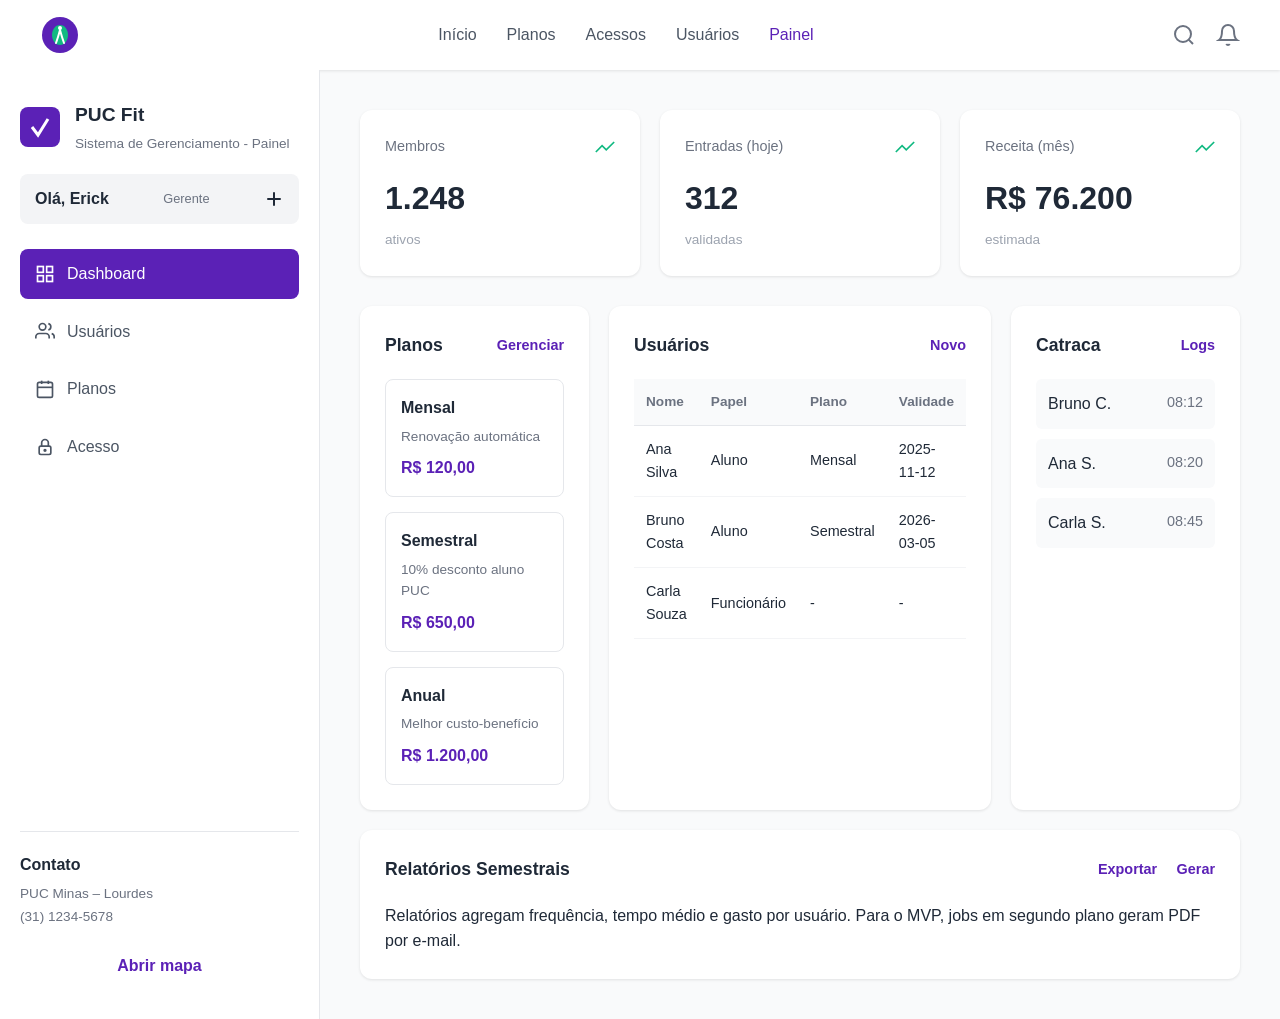
==== front/dashboard.html @ e6bdae1f "start project" ====
<!DOCTYPE html>
<html lang="pt-BR">
<head>
  <meta charset="UTF-8">
  <meta name="viewport" content="width=device-width, initial-scale=1.0">
  <title>PUC Fit - Painel</title>
  <link rel="stylesheet" href="assets/css/styles.css">
</head>
<body class="dashboard">
  <nav class="top-nav">
    <div class="logo">
      <svg width="40" height="40" viewBox="0 0 40 40" fill="none">
        <circle cx="20" cy="20" r="18" fill="#5B21B6"/>
        <path d="M20 10 C15 10 12 15 12 20 C12 25 15 30 20 30 C25 30 28 25 28 20 C28 15 25 10 20 10 Z" fill="#10B981"/>
        <circle cx="20" cy="13" r="2" fill="white"/>
        <path d="M20 15 L18 22 M20 15 L22 22 M18 22 L16 28 M22 22 L24 28" stroke="white" stroke-width="2" stroke-linecap="round"/>
      </svg>
    </div>
    <div class="nav-links">
      <a href="index.html">Início</a>
      <a href="planos.html">Planos</a>
      <a href="acessos.html">Acessos</a>
      <a href="usuarios.html">Usuários</a>
      <a href="dashboard.html" class="active">Painel</a>
    </div>
    <div class="nav-icons">
      <svg width="24" height="24" fill="none" stroke="currentColor" stroke-width="2" viewBox="0 0 24 24">
        <circle cx="11" cy="11" r="8"/><path d="m21 21-4.35-4.35"/>
      </svg>
      <svg width="24" height="24" fill="none" stroke="currentColor" stroke-width="2" viewBox="0 0 24 24">
        <path d="M18 8A6 6 0 0 0 6 8c0 7-3 9-3 9h18s-3-2-3-9M13.73 21a2 2 0 0 1-3.46 0"/>
      </svg>
    </div>
  </nav>

  <div class="dashboard-layout">
    <aside class="sidebar">
      <div class="sidebar-header">
        <div class="app-icon">
          <svg width="40" height="40" viewBox="0 0 40 40">
            <rect width="40" height="40" rx="8" fill="#5B21B6"/>
            <path d="M12 20 L18 28 L28 12" stroke="white" stroke-width="3" fill="none"/>
          </svg>
        </div>
        <div class="app-title">
          <h3>PUC Fit</h3>
          <p>Sistema de Gerenciamento - Painel</p>
        </div>
      </div>

      <div class="user-greeting">
        <span>Olá, Erick</span>
        <small>Gerente</small>
        <svg width="20" height="20" fill="currentColor" viewBox="0 0 20 20">
          <path d="M10 3a1 1 0 011 1v5h5a1 1 0 110 2h-5v5a1 1 0 11-2 0v-5H4a1 1 0 110-2h5V4a1 1 0 011-1z"/>
        </svg>
      </div>

      <nav class="sidebar-nav">
        <a href="dashboard.html" class="active">
          <svg width="20" height="20" fill="none" stroke="currentColor" stroke-width="2" viewBox="0 0 24 24">
            <rect x="3" y="3" width="7" height="7"/><rect x="14" y="3" width="7" height="7"/><rect x="14" y="14" width="7" height="7"/><rect x="3" y="14" width="7" height="7"/>
          </svg>
          Dashboard
        </a>
        <a href="usuarios.html">
          <svg width="20" height="20" fill="none" stroke="currentColor" stroke-width="2" viewBox="0 0 24 24">
            <path d="M17 21v-2a4 4 0 0 0-4-4H5a4 4 0 0 0-4 4v2M9 11a4 4 0 1 0 0-8 4 4 0 0 0 0 8zM23 21v-2a4 4 0 0 0-3-3.87M16 3.13a4 4 0 0 1 0 7.75"/>
          </svg>
          Usuários
        </a>
        <a href="planos.html">
          <svg width="20" height="20" fill="none" stroke="currentColor" stroke-width="2" viewBox="0 0 24 24">
            <rect x="3" y="4" width="18" height="18" rx="2" ry="2"/><line x1="16" y1="2" x2="16" y2="6"/><line x1="8" y1="2" x2="8" y2="6"/><line x1="3" y1="10" x2="21" y2="10"/>
          </svg>
          Planos
        </a>
        <a href="acessos.html">
          <svg width="20" height="20" fill="none" stroke="currentColor" stroke-width="2" viewBox="0 0 24 24">
            <rect x="5" y="11" width="14" height="10" rx="2" ry="2"/><circle cx="12" cy="16" r="1"/><path d="M8 11V7a4 4 0 0 1 8 0v4"/>
          </svg>
          Acesso
        </a>
      </nav>

      <div class="sidebar-footer">
        <div class="contact-info">
          <strong>Contato</strong>
          <p>PUC Minas – Lourdes</p>
          <p>(31) 1234-5678</p>
        </div>
        <button class="btn btn-primary btn-full">Abrir mapa</button>
      </div>
    </aside>

    <main class="main-content">
      <div class="stats-grid">
        <div class="stat-card">
          <div class="stat-header">
            <span>Membros</span>
            <svg width="20" height="20" fill="none" stroke="#10B981" stroke-width="2" viewBox="0 0 24 24">
              <polyline points="23 6 13.5 15.5 8.5 10.5 1 18"/>
            </svg>
          </div>
          <h2>1.248</h2>
          <p class="stat-label">ativos</p>
        </div>

        <div class="stat-card">
          <div class="stat-header">
            <span>Entradas (hoje)</span>
            <svg width="20" height="20" fill="none" stroke="#10B981" stroke-width="2" viewBox="0 0 24 24">
              <polyline points="23 6 13.5 15.5 8.5 10.5 1 18"/>
            </svg>
          </div>
          <h2>312</h2>
          <p class="stat-label">validadas</p>
        </div>

        <div class="stat-card">
          <div class="stat-header">
            <span>Receita (mês)</span>
            <svg width="20" height="20" fill="none" stroke="#10B981" stroke-width="2" viewBox="0 0 24 24">
              <polyline points="23 6 13.5 15.5 8.5 10.5 1 18"/>
            </svg>
          </div>
          <h2>R$ 76.200</h2>
          <p class="stat-label">estimada</p>
        </div>
      </div>

      <div class="content-grid">
        <section class="panel-section">
          <div class="section-header">
            <h3>Planos</h3>
            <a href="planos.html">Gerenciar</a>
          </div>
          <div class="planos-list">
            <div class="plano-item">
              <h4>Mensal</h4>
              <p>Renovação automática</p>
              <span class="plano-price">R$ 120,00</span>
            </div>
            <div class="plano-item">
              <h4>Semestral</h4>
              <p>10% desconto aluno PUC</p>
              <span class="plano-price">R$ 650,00</span>
            </div>
            <div class="plano-item">
              <h4>Anual</h4>
              <p>Melhor custo-benefício</p>
              <span class="plano-price">R$ 1.200,00</span>
            </div>
          </div>
        </section>

        <section class="panel-section">
          <div class="section-header">
            <h3>Usuários</h3>
            <a href="usuarios.html">Novo</a>
          </div>
          <table class="data-table">
            <thead>
              <tr>
                <th>Nome</th>
                <th>Papel</th>
                <th>Plano</th>
                <th>Validade</th>
              </tr>
            </thead>
            <tbody>
              <tr>
                <td>Ana Silva</td>
                <td>Aluno</td>
                <td>Mensal</td>
                <td>2025-11-12</td>
              </tr>
              <tr>
                <td>Bruno Costa</td>
                <td>Aluno</td>
                <td>Semestral</td>
                <td>2026-03-05</td>
              </tr>
              <tr>
                <td>Carla Souza</td>
                <td>Funcionário</td>
                <td>-</td>
                <td>-</td>
              </tr>
            </tbody>
          </table>
        </section>

        <section class="panel-section">
          <div class="section-header">
            <h3>Catraca</h3>
            <a href="acessos.html">Logs</a>
          </div>
          <div class="catraca-list">
            <div class="catraca-item">
              <span>Bruno C.</span>
              <span class="time">08:12</span>
            </div>
            <div class="catraca-item">
              <span>Ana S.</span>
              <span class="time">08:20</span>
            </div>
            <div class="catraca-item">
              <span>Carla S.</span>
              <span class="time">08:45</span>
            </div>
          </div>
        </section>
      </div>

      <section class="panel-section full-width">
        <div class="section-header">
          <h3>Relatórios Semestrais</h3>
          <div>
            <a href="#" style="margin-right: 15px;">Exportar</a>
            <a href="#">Gerar</a>
          </div>
        </div>
        <p>Relatórios agregam frequência, tempo médio e gasto por usuário. Para o MVP, jobs em segundo plano geram PDF por e-mail.</p>
      </section>
    </main>
  </div>
</body>
</html>
---- front/assets/css/styles.css ----
/* Reset e Base */
* {
  margin: 0;
  padding: 0;
  box-sizing: border-box;
}

body {
  font-family: -apple-system, BlinkMacSystemFont, 'Segoe UI', Roboto, 'Helvetica Neue', Arial, sans-serif;
  color: #1f2937;
  line-height: 1.6;
  background: #f9fafb;
}

/* === PÁGINA INICIAL === */
.inicio {
  min-height: 100vh;
  background: linear-gradient(135deg, #5B21B6 0%, #3B82F6 50%, #10B981 100%);
  display: flex;
  align-items: center;
  justify-content: center;
  padding: 20px;
}

.hero-container {
  text-align: center;
  color: white;
  max-width: 800px;
}

.hero-container h1 {
  font-size: 3rem;
  font-weight: 700;
  margin-bottom: 20px;
}

.hero-container .subtitle {
  font-size: 1.1rem;
  margin-bottom: 40px;
  opacity: 0.95;
  line-height: 1.8;
}

.button-group {
  display: flex;
  gap: 15px;
  justify-content: center;
  flex-wrap: wrap;
  margin-bottom: 80px;
}

.hero-footer {
  font-size: 0.9rem;
  opacity: 0.8;
}

/* === BOTÕES === */
.btn {
  padding: 14px 28px;
  border-radius: 8px;
  text-decoration: none;
  display: inline-block;
  font-weight: 600;
  transition: all 0.3s ease;
  border: none;
  cursor: pointer;
  font-size: 1rem;
}

.btn-primary {
  background: white;
  color: #5B21B6;
}

.btn-primary:hover {
  background: #f3f4f6;
  transform: translateY(-2px);
}

.btn-outline {
  border: 2px solid white;
  background: transparent;
  color: white;
}

.btn-outline:hover {
  background: rgba(255, 255, 255, 0.1);
}

.btn-full {
  width: 100%;
}

/* === PÁGINA DE AUTENTICAÇÃO === */
.auth {
  min-height: 100vh;
  background: #f3f4f6;
  display: flex;
  align-items: center;
  justify-content: center;
  padding: 20px;
}

.auth-card {
  background: white;
  padding: 50px;
  border-radius: 12px;
  box-shadow: 0 4px 6px rgba(0, 0, 0, 0.07);
  width: 100%;
  max-width: 450px;
}

.auth-card h1 {
  font-size: 1.8rem;
  color: #1f2937;
  margin-bottom: 10px;
  text-align: center;
}

.auth-subtitle {
  text-align: center;
  color: #6b7280;
  margin-bottom: 30px;
  font-size: 0.95rem;
}

.auth-card form {
  display: flex;
  flex-direction: column;
  gap: 15px;
}

.auth-card input,
.auth-card select {
  padding: 14px;
  border: 1px solid #d1d5db;
  border-radius: 8px;
  font-size: 1rem;
  transition: border 0.3s ease;
}

.auth-card input:focus,
.auth-card select:focus {
  outline: none;
  border-color: #5B21B6;
}

.auth-toggle {
  text-align: center;
  margin-top: 20px;
  color: #6b7280;
  font-size: 0.95rem;
}

.auth-toggle a {
  color: #5B21B6;
  text-decoration: none;
  font-weight: 600;
}

.back-link {
  display: block;
  text-align: center;
  margin-top: 20px;
  color: #6b7280;
  text-decoration: none;
  font-size: 0.9rem;
}

.back-link:hover {
  color: #5B21B6;
}

.hidden {
  display: none;
}

/* === NAVEGAÇÃO SUPERIOR === */
.top-nav {
  background: white;
  padding: 15px 40px;
  display: flex;
  align-items: center;
  justify-content: space-between;
  box-shadow: 0 1px 3px rgba(0, 0, 0, 0.1);
}

.logo svg {
  display: block;
}

.nav-links {
  display: flex;
  gap: 30px;
}

.nav-links a {
  color: #4b5563;
  text-decoration: none;
  font-weight: 500;
  transition: color 0.2s;
}

.nav-links a:hover,
.nav-links a.active {
  color: #5B21B6;
}

.nav-icons {
  display: flex;
  gap: 20px;
  color: #6b7280;
}

.nav-icons svg {
  cursor: pointer;
  transition: color 0.2s;
}

.nav-icons svg:hover {
  color: #5B21B6;
}

/* === LAYOUT DO DASHBOARD === */
.dashboard-layout {
  display: flex;
  min-height: calc(100vh - 70px);
}

.sidebar {
  width: 320px;
  background: white;
  border-right: 1px solid #e5e7eb;
  padding: 30px 20px;
  display: flex;
  flex-direction: column;
}

.sidebar-header {
  display: flex;
  align-items: center;
  gap: 15px;
  margin-bottom: 20px;
}

.app-icon svg {
  display: block;
}

.app-title h3 {
  font-size: 1.2rem;
  margin-bottom: 2px;
}

.app-title p {
  font-size: 0.85rem;
  color: #6b7280;
}

.user-greeting {
  background: #f3f4f6;
  padding: 12px 15px;
  border-radius: 8px;
  margin-bottom: 25px;
  display: flex;
  align-items: center;
  justify-content: space-between;
}

.user-greeting span {
  font-weight: 600;
}

.user-greeting small {
  display: block;
  font-size: 0.8rem;
  color: #6b7280;
}

.sidebar-nav {
  display: flex;
  flex-direction: column;
  gap: 8px;
  margin-bottom: auto;
}

.sidebar-nav a {
  display: flex;
  align-items: center;
  gap: 12px;
  padding: 12px 15px;
  border-radius: 8px;
  text-decoration: none;
  color: #4b5563;
  transition: all 0.2s;
}

.sidebar-nav a:hover {
  background: #f3f4f6;
}

.sidebar-nav a.active {
  background: #5B21B6;
  color: white;
}

.sidebar-footer {
  margin-top: auto;
  padding-top: 20px;
  border-top: 1px solid #e5e7eb;
}

.contact-info {
  margin-bottom: 15px;
}

.contact-info strong {
  display: block;
  margin-bottom: 5px;
}

.contact-info p {
  font-size: 0.85rem;
  color: #6b7280;
  margin: 2px 0;
}

/* === CONTEÚDO PRINCIPAL === */
.main-content {
  flex: 1;
  padding: 40px;
  overflow-y: auto;
}

.stats-grid {
  display: grid;
  grid-template-columns: repeat(3, 1fr);
  gap: 20px;
  margin-bottom: 30px;
}

.stat-card {
  background: white;
  padding: 25px;
  border-radius: 12px;
  box-shadow: 0 1px 3px rgba(0, 0, 0, 0.1);
}

.stat-header {
  display: flex;
  justify-content: space-between;
  align-items: center;
  margin-bottom: 15px;
  color: #6b7280;
  font-size: 0.9rem;
}

.stat-card h2 {
  font-size: 2rem;
  margin-bottom: 5px;
}

.stat-label {
  color: #9ca3af;
  font-size: 0.85rem;
}

.content-grid {
  display: grid;
  grid-template-columns: repeat(3, 1fr);
  gap: 20px;
  margin-bottom: 20px;
}

.panel-section {
  background: white;
  padding: 25px;
  border-radius: 12px;
  box-shadow: 0 1px 3px rgba(0, 0, 0, 0.1);
}

.panel-section.full-width {
  grid-column: 1 / -1;
}

.section-header {
  display: flex;
  justify-content: space-between;
  align-items: center;
  margin-bottom: 20px;
}

.section-header h3 {
  font-size: 1.1rem;
}

.section-header a {
  color: #5B21B6;
  text-decoration: none;
  font-weight: 600;
  font-size: 0.9rem;
}

.planos-list {
  display: flex;
  flex-direction: column;
  gap: 15px;
}

.plano-item {
  padding: 15px;
  border: 1px solid #e5e7eb;
  border-radius: 8px;
}

.plano-item h4 {
  margin-bottom: 5px;
}

.plano-item p {
  font-size: 0.85rem;
  color: #6b7280;
  margin-bottom: 8px;
}

.plano-price {
  font-weight: 700;
  color: #5B21B6;
}

.data-table {
  width: 100%;
  border-collapse: collapse;
}

.data-table thead {
  background: #f9fafb;
}

.data-table th {
  text-align: left;
  padding: 12px;
  font-weight: 600;
  font-size: 0.85rem;
  color: #6b7280;
  border-bottom: 1px solid #e5e7eb;
}

.data-table td {
  padding: 12px;
  border-bottom: 1px solid #f3f4f6;
  font-size: 0.9rem;
}

.catraca-list {
  display: flex;
  flex-direction: column;
  gap: 10px;
}

.catraca-item {
  display: flex;
  justify-content: space-between;
  padding: 12px;
  background: #f9fafb;
  border-radius: 6px;
}

.time {
  color: #6b7280;
  font-size: 0.9rem;
}

/* === PÁGINAS INTERNAS === */
.page-container {
  max-width: 1400px;
  margin: 0 auto;
  padding: 40px;
}

.page-header {
  display: flex;
  justify-content: space-between;
  align-items: center;
  margin-bottom: 30px;
}

.page-header h1 {
  font-size: 2rem;
  margin-bottom: 5px;
}

.page-subtitle {
  color: #6b7280;
  font-size: 0.95rem;
}

.header-actions {
  display: flex;
  gap: 10px;
}

.page-content {
  background: white;
  padding: 30px;
  border-radius: 12px;
  box-shadow: 0 1px 3px rgba(0, 0, 0, 0.1);
}

/* === BUSCA E FORMULÁRIOS === */
.search-bar {
  display: flex;
  gap: 15px;
  margin-bottom: 25px;
}

.search-bar input {
  flex: 1;
  padding: 12px 18px;
  border: 1px solid #d1d5db;
  border-radius: 8px;
  font-size: 0.95rem;
}

.search-bar input:focus {
  outline: none;
  border-color: #5B21B6;
}

.link-action {
  color: #5B21B6;
  text-decoration: none;
  font-weight: 600;
  font-size: 0.9rem;
  margin-right: 15px;
}

.link-action.danger {
  color: #dc2626;
}

/* === PLANOS === */
.planos-grid {
  display: grid;
  grid-template-columns: repeat(3, 1fr);
  gap: 20px;
  margin-bottom: 30px;
}

.plano-card {
  border: 2px solid #e5e7eb;
  border-radius: 12px;
  padding: 25px;
  text-align: center;
}

.plano-card h3 {
  font-size: 1.3rem;
  margin-bottom: 8px;
  color: #1f2937;
}

.plano-desc {
  color: #6b7280;
  font-size: 0.9rem;
  margin-bottom: 15px;
}

.plano-card .plano-price {
  font-size: 2rem;
  font-weight: 700;
  color: #5B21B6;
  margin: 15px 0;
}

.plano-discount {
  color: #10B981;
  font-size: 0.9rem;
  margin-bottom: 20px;
}

.plano-actions {
  display: flex;
  justify-content: center;
  gap: 15px;
  padding-top: 15px;
  border-top: 1px solid #e5e7eb;
}

/* === PAGAMENTO === */
.payment-section {
  margin-top: 30px;
  padding-top: 30px;
  border-top: 1px solid #e5e7eb;
}

.payment-section h3 {
  margin-bottom: 20px;
}

.payment-form {
  display: grid;
  grid-template-columns: 1fr 1fr 1fr auto;
  gap: 15px;
}

.payment-form input,
.payment-form select {
  padding: 12px;
  border: 1px solid #d1d5db;
  border-radius: 8px;
  font-size: 0.95rem;
}

.payment-form input:focus,
.payment-form select:focus {
  outline: none;
  border-color: #5B21B6;
}

/* === ACESSOS === */
.access-validation {
  display: flex;
  gap: 15px;
  margin-bottom: 30px;
}

.access-validation input {
  flex: 1;
  padding: 12px 18px;
  border: 1px solid #d1d5db;
  border-radius: 8px;
  font-size: 0.95rem;
}

.access-validation input:focus {
  outline: none;
  border-color: #5B21B6;
}

.access-history h3 {
  margin-bottom: 20px;
}

.status-badge {
  padding: 4px 12px;
  border-radius: 12px;
  font-size: 0.85rem;
  font-weight: 600;
}

.status-badge.success {
  background: #d1fae5;
  color: #065f46;
}

.status-badge.danger {
  background: #fee2e2;
  color: #991b1b;
}

/* === RESPONSIVO === */
@media (max-width: 1200px) {
  .stats-grid,
  .content-grid,
  .planos-grid {
    grid-template-columns: repeat(2, 1fr);
  }
}

@media (max-width: 768px) {
  .dashboard-layout {
    flex-direction: column;
  }

  .sidebar {
    width: 100%;
  }

  .stats-grid,
  .content-grid,
  .planos-grid {
    grid-template-columns: 1fr;
  }

  .payment-form {
    grid-template-columns: 1fr;
  }

  .hero-container h1 {
    font-size: 2rem;
  }
}
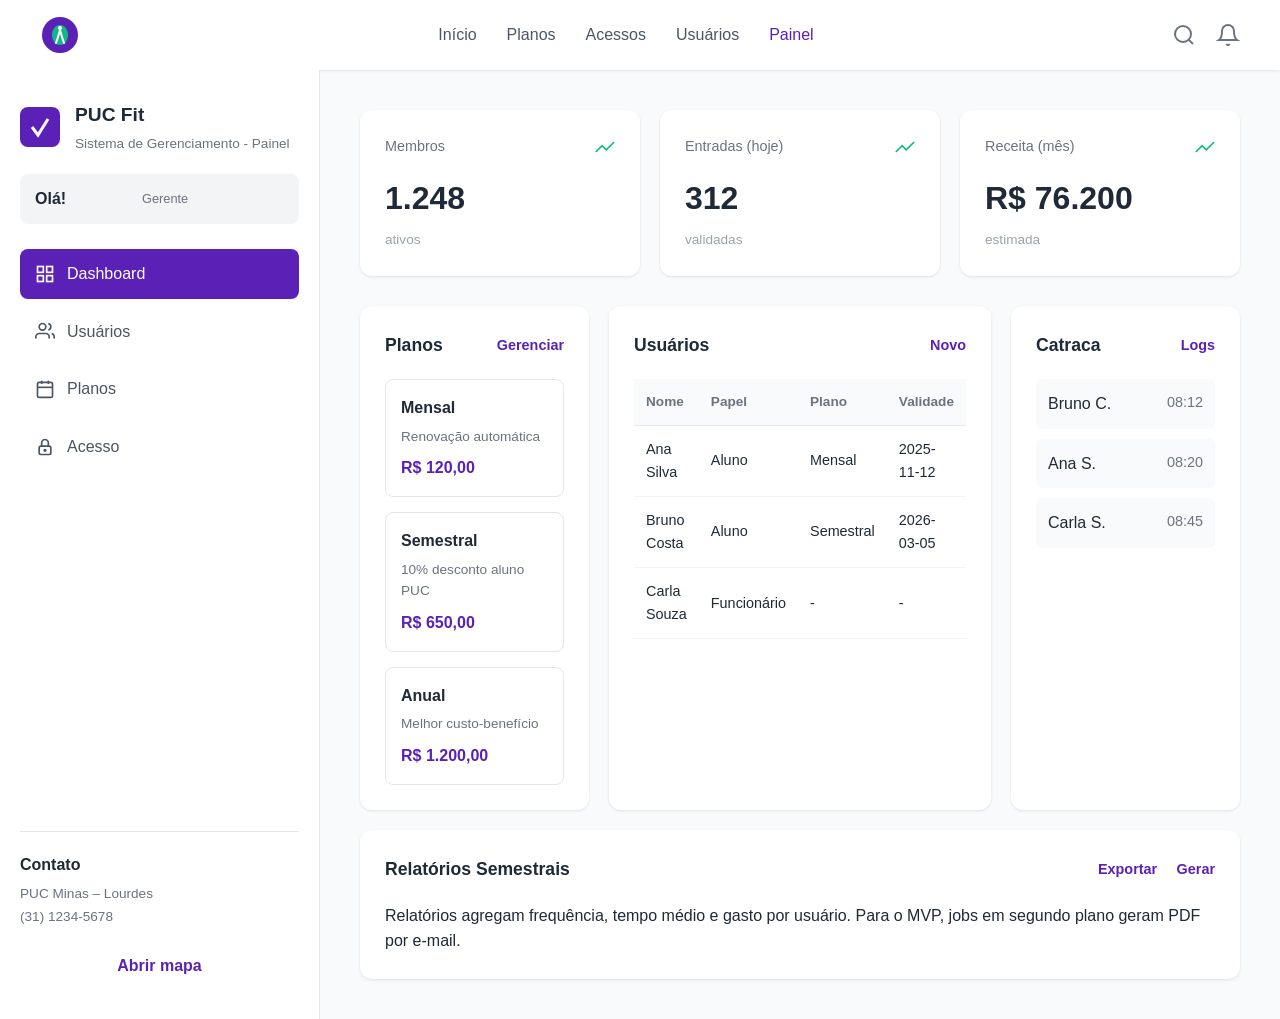
==== commit 11630bf8: "resolvendo cadastro e login" ====
--- a/front/dashboard.html
+++ b/front/dashboard.html
@@ -1,19 +1,22 @@
 <!DOCTYPE html>
 <html lang="pt-BR">
+
 <head>
   <meta charset="UTF-8">
   <meta name="viewport" content="width=device-width, initial-scale=1.0">
   <title>PUC Fit - Painel</title>
   <link rel="stylesheet" href="assets/css/styles.css">
 </head>
+
 <body class="dashboard">
   <nav class="top-nav">
     <div class="logo">
       <svg width="40" height="40" viewBox="0 0 40 40" fill="none">
-        <circle cx="20" cy="20" r="18" fill="#5B21B6"/>
-        <path d="M20 10 C15 10 12 15 12 20 C12 25 15 30 20 30 C25 30 28 25 28 20 C28 15 25 10 20 10 Z" fill="#10B981"/>
-        <circle cx="20" cy="13" r="2" fill="white"/>
-        <path d="M20 15 L18 22 M20 15 L22 22 M18 22 L16 28 M22 22 L24 28" stroke="white" stroke-width="2" stroke-linecap="round"/>
+        <circle cx="20" cy="20" r="18" fill="#5B21B6" />
+        <path d="M20 10 C15 10 12 15 12 20 C12 25 15 30 20 30 C25 30 28 25 28 20 C28 15 25 10 20 10 Z" fill="#10B981" />
+        <circle cx="20" cy="13" r="2" fill="white" />
+        <path d="M20 15 L18 22 M20 15 L22 22 M18 22 L16 28 M22 22 L24 28" stroke="white" stroke-width="2"
+          stroke-linecap="round" />
       </svg>
     </div>
     <div class="nav-links">
@@ -25,10 +28,11 @@
     </div>
     <div class="nav-icons">
       <svg width="24" height="24" fill="none" stroke="currentColor" stroke-width="2" viewBox="0 0 24 24">
-        <circle cx="11" cy="11" r="8"/><path d="m21 21-4.35-4.35"/>
+        <circle cx="11" cy="11" r="8" />
+        <path d="m21 21-4.35-4.35" />
       </svg>
       <svg width="24" height="24" fill="none" stroke="currentColor" stroke-width="2" viewBox="0 0 24 24">
-        <path d="M18 8A6 6 0 0 0 6 8c0 7-3 9-3 9h18s-3-2-3-9M13.73 21a2 2 0 0 1-3.46 0"/>
+        <path d="M18 8A6 6 0 0 0 6 8c0 7-3 9-3 9h18s-3-2-3-9M13.73 21a2 2 0 0 1-3.46 0" />
       </svg>
     </div>
   </nav>
@@ -38,8 +42,8 @@
       <div class="sidebar-header">
         <div class="app-icon">
           <svg width="40" height="40" viewBox="0 0 40 40">
-            <rect width="40" height="40" rx="8" fill="#5B21B6"/>
-            <path d="M12 20 L18 28 L28 12" stroke="white" stroke-width="3" fill="none"/>
+            <rect width="40" height="40" rx="8" fill="#5B21B6" />
+            <path d="M12 20 L18 28 L28 12" stroke="white" stroke-width="3" fill="none" />
           </svg>
         </div>
         <div class="app-title">
@@ -49,35 +53,43 @@
       </div>
 
       <div class="user-greeting">
-        <span>Olá, Erick</span>
+        <span id="nome-usuario">Olá!</span>
         <small>Gerente</small>
         <svg width="20" height="20" fill="currentColor" viewBox="0 0 20 20">
-          <path d="M10 3a1 1 0 011 1v5h5a1 1 0 110 2h-5v5a1 1 0 11-2 0v-5H4a1 1 0 110-2h5V4a1 1 0 011-1z"/>
         </svg>
       </div>
 
       <nav class="sidebar-nav">
         <a href="dashboard.html" class="active">
           <svg width="20" height="20" fill="none" stroke="currentColor" stroke-width="2" viewBox="0 0 24 24">
-            <rect x="3" y="3" width="7" height="7"/><rect x="14" y="3" width="7" height="7"/><rect x="14" y="14" width="7" height="7"/><rect x="3" y="14" width="7" height="7"/>
+            <rect x="3" y="3" width="7" height="7" />
+            <rect x="14" y="3" width="7" height="7" />
+            <rect x="14" y="14" width="7" height="7" />
+            <rect x="3" y="14" width="7" height="7" />
           </svg>
           Dashboard
         </a>
         <a href="usuarios.html">
           <svg width="20" height="20" fill="none" stroke="currentColor" stroke-width="2" viewBox="0 0 24 24">
-            <path d="M17 21v-2a4 4 0 0 0-4-4H5a4 4 0 0 0-4 4v2M9 11a4 4 0 1 0 0-8 4 4 0 0 0 0 8zM23 21v-2a4 4 0 0 0-3-3.87M16 3.13a4 4 0 0 1 0 7.75"/>
+            <path
+              d="M17 21v-2a4 4 0 0 0-4-4H5a4 4 0 0 0-4 4v2M9 11a4 4 0 1 0 0-8 4 4 0 0 0 0 8zM23 21v-2a4 4 0 0 0-3-3.87M16 3.13a4 4 0 0 1 0 7.75" />
           </svg>
           Usuários
         </a>
         <a href="planos.html">
           <svg width="20" height="20" fill="none" stroke="currentColor" stroke-width="2" viewBox="0 0 24 24">
-            <rect x="3" y="4" width="18" height="18" rx="2" ry="2"/><line x1="16" y1="2" x2="16" y2="6"/><line x1="8" y1="2" x2="8" y2="6"/><line x1="3" y1="10" x2="21" y2="10"/>
+            <rect x="3" y="4" width="18" height="18" rx="2" ry="2" />
+            <line x1="16" y1="2" x2="16" y2="6" />
+            <line x1="8" y1="2" x2="8" y2="6" />
+            <line x1="3" y1="10" x2="21" y2="10" />
           </svg>
           Planos
         </a>
         <a href="acessos.html">
           <svg width="20" height="20" fill="none" stroke="currentColor" stroke-width="2" viewBox="0 0 24 24">
-            <rect x="5" y="11" width="14" height="10" rx="2" ry="2"/><circle cx="12" cy="16" r="1"/><path d="M8 11V7a4 4 0 0 1 8 0v4"/>
+            <rect x="5" y="11" width="14" height="10" rx="2" ry="2" />
+            <circle cx="12" cy="16" r="1" />
+            <path d="M8 11V7a4 4 0 0 1 8 0v4" />
           </svg>
           Acesso
         </a>
@@ -99,7 +111,7 @@
           <div class="stat-header">
             <span>Membros</span>
             <svg width="20" height="20" fill="none" stroke="#10B981" stroke-width="2" viewBox="0 0 24 24">
-              <polyline points="23 6 13.5 15.5 8.5 10.5 1 18"/>
+              <polyline points="23 6 13.5 15.5 8.5 10.5 1 18" />
             </svg>
           </div>
           <h2>1.248</h2>
@@ -110,7 +122,7 @@
           <div class="stat-header">
             <span>Entradas (hoje)</span>
             <svg width="20" height="20" fill="none" stroke="#10B981" stroke-width="2" viewBox="0 0 24 24">
-              <polyline points="23 6 13.5 15.5 8.5 10.5 1 18"/>
+              <polyline points="23 6 13.5 15.5 8.5 10.5 1 18" />
             </svg>
           </div>
           <h2>312</h2>
@@ -121,7 +133,7 @@
           <div class="stat-header">
             <span>Receita (mês)</span>
             <svg width="20" height="20" fill="none" stroke="#10B981" stroke-width="2" viewBox="0 0 24 24">
-              <polyline points="23 6 13.5 15.5 8.5 10.5 1 18"/>
+              <polyline points="23 6 13.5 15.5 8.5 10.5 1 18" />
             </svg>
           </div>
           <h2>R$ 76.200</h2>
@@ -221,9 +233,19 @@
             <a href="#">Gerar</a>
           </div>
         </div>
-        <p>Relatórios agregam frequência, tempo médio e gasto por usuário. Para o MVP, jobs em segundo plano geram PDF por e-mail.</p>
+        <p>Relatórios agregam frequência, tempo médio e gasto por usuário. Para o MVP, jobs em segundo plano geram PDF
+          por e-mail.</p>
       </section>
     </main>
   </div>
+
+  <script>
+    const usuario = JSON.parse(localStorage.getItem("usuario"));
+    if (usuario) {
+      document.querySelector("#nome-usuario").innerText = "Olá, " + usuario.nome;
+    }
+  </script>
+
 </body>
-</html>
+
+</html>
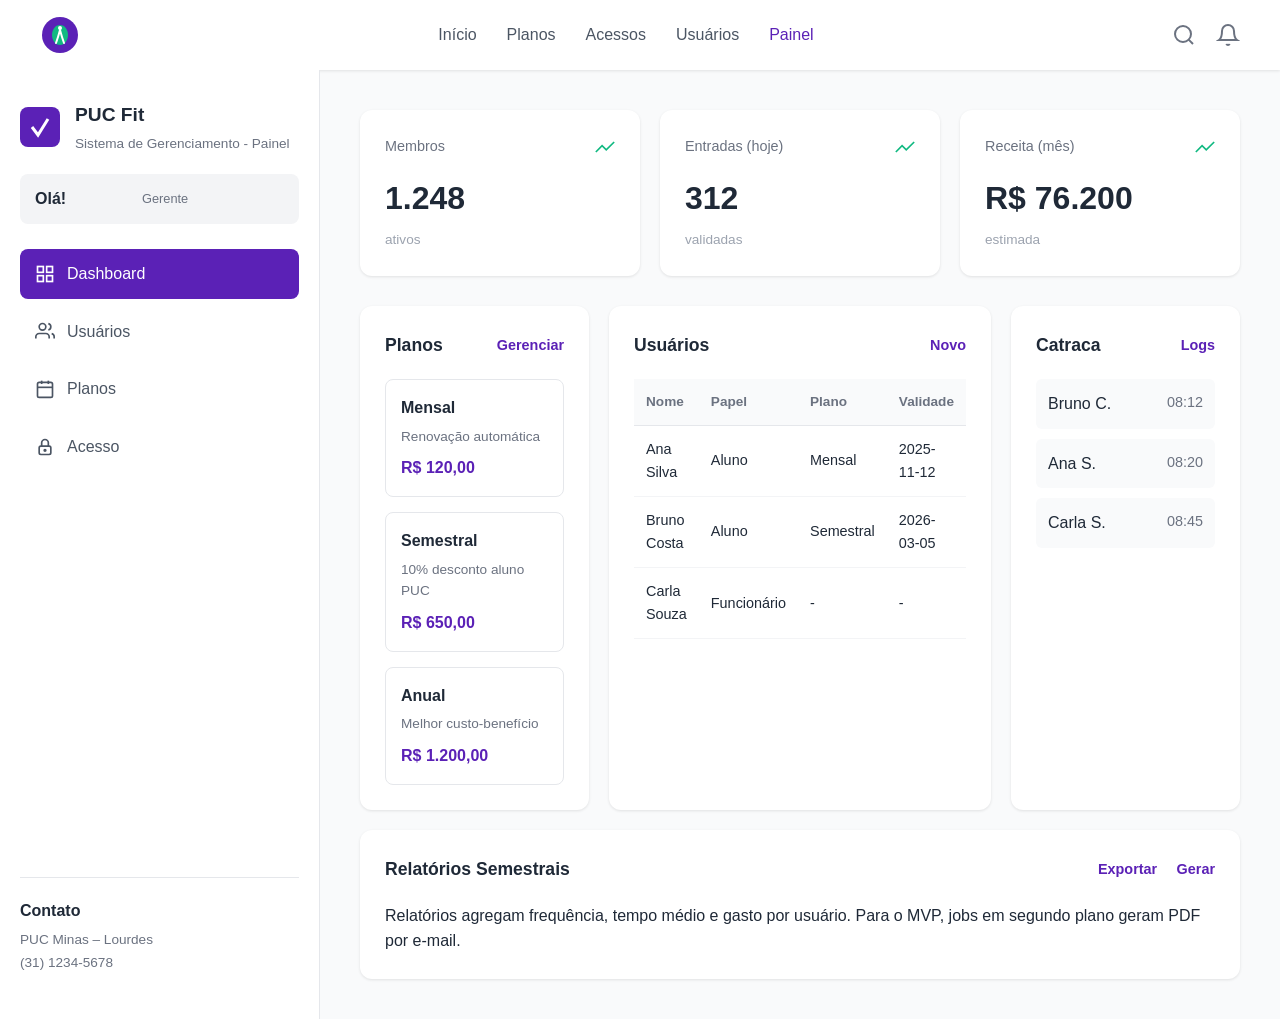
==== commit 2ccb7a6e: "finished project" ====
--- a/front/dashboard.html
+++ b/front/dashboard.html
@@ -101,7 +101,6 @@
           <p>PUC Minas – Lourdes</p>
           <p>(31) 1234-5678</p>
         </div>
-        <button class="btn btn-primary btn-full">Abrir mapa</button>
       </div>
     </aside>
 
@@ -244,6 +243,58 @@
     if (usuario) {
       document.querySelector("#nome-usuario").innerText = "Olá, " + usuario.nome;
     }
+
+    function gerarRelatorio() {
+      const membrosAtivos = 1248;
+      const entradasHoje = 312;
+      const receitaMes = "R$ 76.200";
+
+      const usuarios = [
+        { nome: "Ana Silva", plano: "Mensal", validade: "2025-11-12" },
+        { nome: "Bruno Costa", plano: "Semestral", validade: "2026-03-05" },
+        { nome: "Carla Souza", plano: "-", validade: "-" }
+      ];
+
+      const acessos = [
+        { nome: "Bruno C.", hora: "08:12" },
+        { nome: "Ana S.", hora: "08:20" },
+        { nome: "Carla S.", hora: "08:45" }
+      ];
+
+      const relatorio = `
+📊 RELATÓRIO SEMESTRAL (SIMULADO)
+
+• Membros ativos: ${membrosAtivos}
+• Entradas hoje: ${entradasHoje}
+• Receita estimada no mês: ${receitaMes}
+
+👥 Usuários:
+${usuarios.map(u => ` - ${u.nome} | Plano: ${u.plano} | Validade: ${u.validade}`).join("\n")}
+
+🕒 Últimos acessos:
+${acessos.map(a => ` - ${a.nome} às ${a.hora}`).join("\n")}
+    `;
+
+      alert(relatorio);
+    }
+
+    function exportarRelatorio() {
+      const fakeContent = "Relatório exportado com sucesso! (Simulado no MVP)";
+
+      const blob = new Blob([fakeContent], { type: "text/plain" });
+      const url = URL.createObjectURL(blob);
+
+      const a = document.createElement("a");
+      a.href = url;
+      a.download = "relatorio.txt";
+      a.click();
+
+      URL.revokeObjectURL(url);
+    }
+
+    // liga os links "Gerar" e "Exportar"
+    document.querySelector('a[href="#"]:nth-of-type(2)').addEventListener("click", gerarRelatorio);
+    document.querySelector('a[href="#"]:nth-of-type(1)').addEventListener("click", exportarRelatorio);
   </script>
 
 </body>
